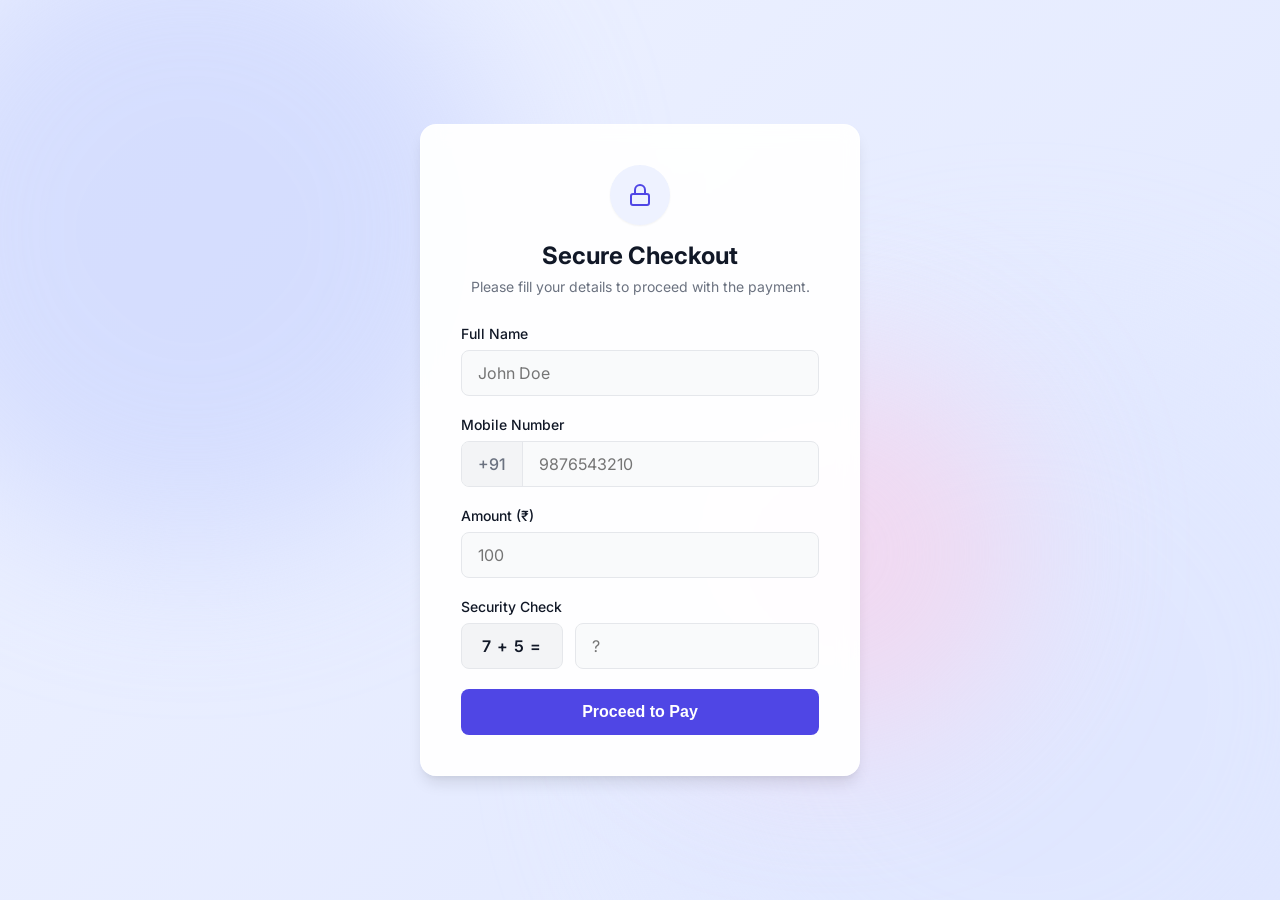
==== index.html @ 48a030b3 "Initial commit of payment collection website" ====
<!DOCTYPE html>
<html lang="en">
<head>
    <meta charset="UTF-8">
    <meta name="viewport" content="width=device-width, initial-scale=1.0">
    <title>Secure Payment</title>
    <!-- Basic SEO tags -->
    <meta name="description" content="Secure payment collection gateway.">
    <!-- Fonts -->
    <link href="https://fonts.googleapis.com/css2?family=Inter:wght@400;500;600;700&display=swap" rel="stylesheet">
    <link rel="stylesheet" href="assets/css/style.css">
    <!-- Favicon -->
    <link rel="icon" type="image/png" href="[data-uri]">
</head>
<body>
    <div class="background-shapes">
        <div class="shape shape-1"></div>
        <div class="shape shape-2"></div>
        <div class="shape shape-3"></div>
    </div>

    <div class="payment-container">
        <header class="payment-header">
            <div class="icon-container">
                <svg xmlns="http://www.w3.org/2000/svg" width="24" height="24" viewBox="0 0 24 24" fill="none" stroke="currentColor" stroke-width="2" stroke-linecap="round" stroke-linejoin="round"><rect x="3" y="11" width="18" height="11" rx="2" ry="2"></rect><path d="M7 11V7a5 5 0 0 1 10 0v4"></path></svg>
            </div>
            <h2>Secure Checkout</h2>
            <p>Please fill your details to proceed with the payment.</p>
        </header>

        <!-- Visible Form for User Input -->
        <form id="uiPaymentForm" class="payment-form">
            <div class="form-group">
                <label for="fullName">Full Name</label>
                <input type="text" id="fullName" placeholder="John Doe" required>
                <span class="error-message" id="nameError">Please enter your full name.</span>
            </div>

            <div class="form-group">
                <label for="mobileNumber">Mobile Number</label>
                <div class="input-with-prefix">
                    <span class="prefix">+91</span>
                    <input type="tel" id="mobileNumber" placeholder="9876543210" pattern="[0-9]{10}" maxlength="10" required>
                </div>
                <span class="error-message" id="mobileError">Please enter a valid 10-digit mobile number.</span>
            </div>

            <div class="form-group">
                <label for="amount">Amount (₹)</label>
                <input type="number" id="amount" placeholder="100" min="1" step="1" required>
                <span class="error-message" id="amountError">Minimum amount is ₹1.</span>
            </div>

            <div class="form-group captcha-group">
                <label>Security Check</label>
                <div class="captcha-container">
                    <span id="captchaQuestion" class="captcha-question">... + ... =</span>
                    <input type="number" id="captchaAnswer" placeholder="?" required>
                </div>
                <span class="error-message" id="captchaError">Incorrect answer. Please try again.</span>
            </div>

            <button type="submit" id="submitBtn" class="submit-btn">
                <span class="btn-text">Proceed to Pay</span>
                <span class="spinner" style="display: none;"></span>
            </button>
        </form>

        <!-- Hidden Form for PayU Submission -->
        <form action="https://test.payu.in/_payment" method="post" id="payuForm" style="display: none;">
            <input type="hidden" name="key" id="payu_key" value="" />
            <input type="hidden" name="txnid" id="payu_txnid" value="" />
            <input type="hidden" name="amount" id="payu_amount" value="" />
            <input type="hidden" name="productinfo" id="payu_productinfo" value="Payment Collection" />
            <input type="hidden" name="firstname" id="payu_firstname" value="" />
            <input type="hidden" name="email" id="payu_email" value="" />
            <input type="hidden" name="phone" id="payu_phone" value="" />
            <input type="hidden" name="surl" id="payu_surl" value="" />
            <input type="hidden" name="furl" id="payu_furl" value="" />
            <input type="hidden" name="hash" id="payu_hash" value="" />
        </form>
    </div>

    <!-- Instructions note for developers -->
    <!-- 
      SECURITY BEST PRACTICES:
      1. This implementation handles hashing on the client side strictly for demonstration and GitHub Pages compatibility.
      2. In a production environment, NEVER expose your `merchant key` or `salt` on the client side. 
         Hash generation MUST be done on a secure backend server.
      3. Use PayU testing environment details for safe testing.
    -->
    <script src="assets/js/script.js"></script>
</body>
</html>
---- assets/css/style.css ----
/* Base Reset & Variables */
:root {
    --primary: #4F46E5;
    --primary-hover: #4338CA;
    --bg-gradient-start: #EEF2FF;
    --bg-gradient-end: #E0E7FF;
    --card-bg: rgba(255, 255, 255, 0.95);
    --text-main: #111827;
    --text-muted: #6B7280;
    --border-color: #E5E7EB;
    --error: #DC2626;
    --success: #10B981;
    --shadow-sm: 0 1px 2px 0 rgba(0, 0, 0, 0.05);
    --shadow-md: 0 4px 6px -1px rgba(0, 0, 0, 0.1), 0 2px 4px -1px rgba(0, 0, 0, 0.06);
    --shadow-lg: 0 10px 15px -3px rgba(0, 0, 0, 0.1), 0 4px 6px -2px rgba(0, 0, 0, 0.05);
    --border-radius: 16px;
}

* {
    margin: 0;
    padding: 0;
    box-sizing: border-box;
}

body {
    font-family: 'Inter', sans-serif;
    background: linear-gradient(135deg, var(--bg-gradient-start) 0%, var(--bg-gradient-end) 100%);
    min-height: 100vh;
    display: flex;
    justify-content: center;
    align-items: center;
    color: var(--text-main);
    padding: 20px;
    position: relative;
    overflow-x: hidden;
}

/* Background Shapes Setup */
.background-shapes {
    position: absolute;
    top: 0; left: 0; right: 0; bottom: 0;
    overflow: hidden;
    z-index: -1;
}

.shape {
    position: absolute;
    filter: blur(80px);
    opacity: 0.6;
    border-radius: 50%;
}
.shape-1 {
    top: -10%; left: -10%;
    width: 50vw; height: 50vw;
    background: #c7d2fe;
    animation: drift1 20s infinite alternate;
}
.shape-2 {
    bottom: -20%; right: -10%;
    width: 60vw; height: 60vw;
    background: #e0e7ff;
    animation: drift2 25s infinite alternate;
}
.shape-3 {
    top: 40%; right: 20%;
    width: 30vw; height: 30vw;
    background: #fbcfe8;
    animation: drift3 15s infinite alternate;
}

@keyframes drift1 { 0% { transform: translate(0, 0) scale(1); } 100% { transform: translate(10%, 10%) scale(1.1); } }
@keyframes drift2 { 0% { transform: translate(0, 0) scale(1); } 100% { transform: translate(-10%, -10%) scale(1.05); } }
@keyframes drift3 { 0% { transform: translate(0, 0) scale(1.2); } 100% { transform: translate(15%, -15%) scale(0.9); } }

/* Main Container */
.payment-container {
    background: var(--card-bg);
    backdrop-filter: blur(10px);
    width: 100%;
    max-width: 440px;
    padding: 40px;
    border-radius: var(--border-radius);
    box-shadow: var(--shadow-lg);
    border: 1px solid rgba(255, 255, 255, 0.5);
    animation: slideUp 0.5s ease-out forwards;
}

@keyframes slideUp {
    from { opacity: 0; transform: translateY(20px); }
    to { opacity: 1; transform: translateY(0); }
}

.payment-header {
    text-align: center;
    margin-bottom: 30px;
}

.icon-container {
    background: #EEF2FF;
    color: var(--primary);
    width: 60px;
    height: 60px;
    border-radius: 50%;
    display: flex;
    justify-content: center;
    align-items: center;
    margin: 0 auto 16px;
    box-shadow: var(--shadow-sm);
}

.payment-header h2 {
    font-size: 24px;
    font-weight: 700;
    margin-bottom: 8px;
}

.payment-header p {
    color: var(--text-muted);
    font-size: 14px;
}

/* Form Styles */
.form-group {
    margin-bottom: 20px;
    position: relative;
}

label {
    display: block;
    font-size: 14px;
    font-weight: 500;
    margin-bottom: 8px;
    color: var(--text-main);
}

input[type="text"],
input[type="tel"],
input[type="number"] {
    width: 100%;
    padding: 12px 16px;
    border: 1px solid var(--border-color);
    border-radius: 8px;
    font-size: 16px;
    font-family: inherit;
    transition: all 0.2s ease;
    background-color: #f9fafb;
}

input:focus {
    outline: none;
    border-color: var(--primary);
    background-color: #fff;
    box-shadow: 0 0 0 3px rgba(79, 70, 229, 0.1);
}

.input-with-prefix {
    display: flex;
    align-items: center;
    border: 1px solid var(--border-color);
    border-radius: 8px;
    background-color: #f9fafb;
    overflow: hidden;
    transition: all 0.2s ease;
}
.input-with-prefix:focus-within {
    border-color: var(--primary);
    background-color: #fff;
    box-shadow: 0 0 0 3px rgba(79, 70, 229, 0.1);
}
.prefix {
    padding: 12px 16px;
    background-color: #f3f4f6;
    color: var(--text-muted);
    font-size: 16px;
    border-right: 1px solid var(--border-color);
    font-weight: 500;
}
.input-with-prefix input {
    border: none;
    border-radius: 0;
    background: transparent;
}
.input-with-prefix input:focus {
    box-shadow: none;
}

/* Captcha Field */
.captcha-container {
    display: flex;
    gap: 12px;
    align-items: center;
}
.captcha-question {
    background: #f3f4f6;
    padding: 12px 20px;
    border-radius: 8px;
    font-weight: 600;
    font-size: 16px;
    letter-spacing: 1px;
    border: 1px solid var(--border-color);
    user-select: none;
}
#captchaAnswer {
    flex: 1;
}

.error-message {
    color: var(--error);
    font-size: 12px;
    margin-top: 6px;
    display: none;
}
.form-group.has-error input, .form-group.has-error .input-with-prefix {
    border-color: var(--error);
}
.form-group.has-error .error-message {
    display: block;
}

/* Submit Button */
.submit-btn {
    width: 100%;
    padding: 14px;
    background-color: var(--primary);
    color: white;
    border: none;
    border-radius: 8px;
    font-size: 16px;
    font-weight: 600;
    cursor: pointer;
    transition: background-color 0.2s, transform 0.1s;
    display: flex;
    justify-content: center;
    align-items: center;
    margin-top: 10px;
}
.submit-btn:hover {
    background-color: var(--primary-hover);
}
.submit-btn:active {
    transform: scale(0.98);
}
.submit-btn:disabled {
    background-color: #9CA3AF;
    cursor: not-allowed;
    transform: none;
}

/* Loading Spinner */
.spinner {
    width: 20px;
    height: 20px;
    border: 3px solid rgba(255,255,255,0.3);
    border-radius: 50%;
    border-top-color: white;
    animation: spin 1s ease-in-out infinite;
    margin-left: 10px;
}
@keyframes spin {
    to { transform: rotate(360deg); }
}

/* Result Pages */
.result-page {
    text-align: center;
}
.result-card {
    background: var(--card-bg);
    padding: 40px;
    border-radius: var(--border-radius);
    box-shadow: var(--shadow-lg);
    max-width: 440px;
    width: 100%;
    animation: scaleIn 0.4s cubic-bezier(0.175, 0.885, 0.32, 1.275) forwards;
}
@keyframes scaleIn {
    from { transform: scale(0.9); opacity: 0; }
    to { transform: scale(1); opacity: 1; }
}
.result-icon {
    margin-bottom: 24px;
    display: inline-flex;
}
.result-card h1 {
    font-size: 24px;
    margin-bottom: 12px;
}
.result-card p {
    color: var(--text-muted);
    line-height: 1.5;
    margin-bottom: 30px;
}

.btn {
    display: inline-block;
    padding: 12px 24px;
    border-radius: 8px;
    font-weight: 500;
    text-decoration: none;
    transition: all 0.2s;
}
.btn-outline {
    border: 1px solid var(--border-color);
    color: var(--text-main);
}
.btn-outline:hover {
    background: #f9fafb;
}
.btn-primary {
    background: var(--primary);
    color: white;
}
.btn-primary:hover {
    background: var(--primary-hover);
}

.transaction-details {
    background: #f9fafb;
    border: 1px solid var(--border-color);
    border-radius: 8px;
    padding: 16px;
    margin-bottom: 30px;
    text-align: left;
}
.detail-row {
    display: flex;
    justify-content: space-between;
    padding: 8px 0;
    border-bottom: 1px solid #e5e7eb;
}
.detail-row:last-child {
    border-bottom: none;
}
.detail-label {
    color: var(--text-muted);
    font-size: 14px;
}
.detail-value {
    font-weight: 600;
    font-size: 14px;
}

/* Responsive */
@media (max-width: 480px) {
    .payment-container, .result-card {
        padding: 30px 20px;
    }
}
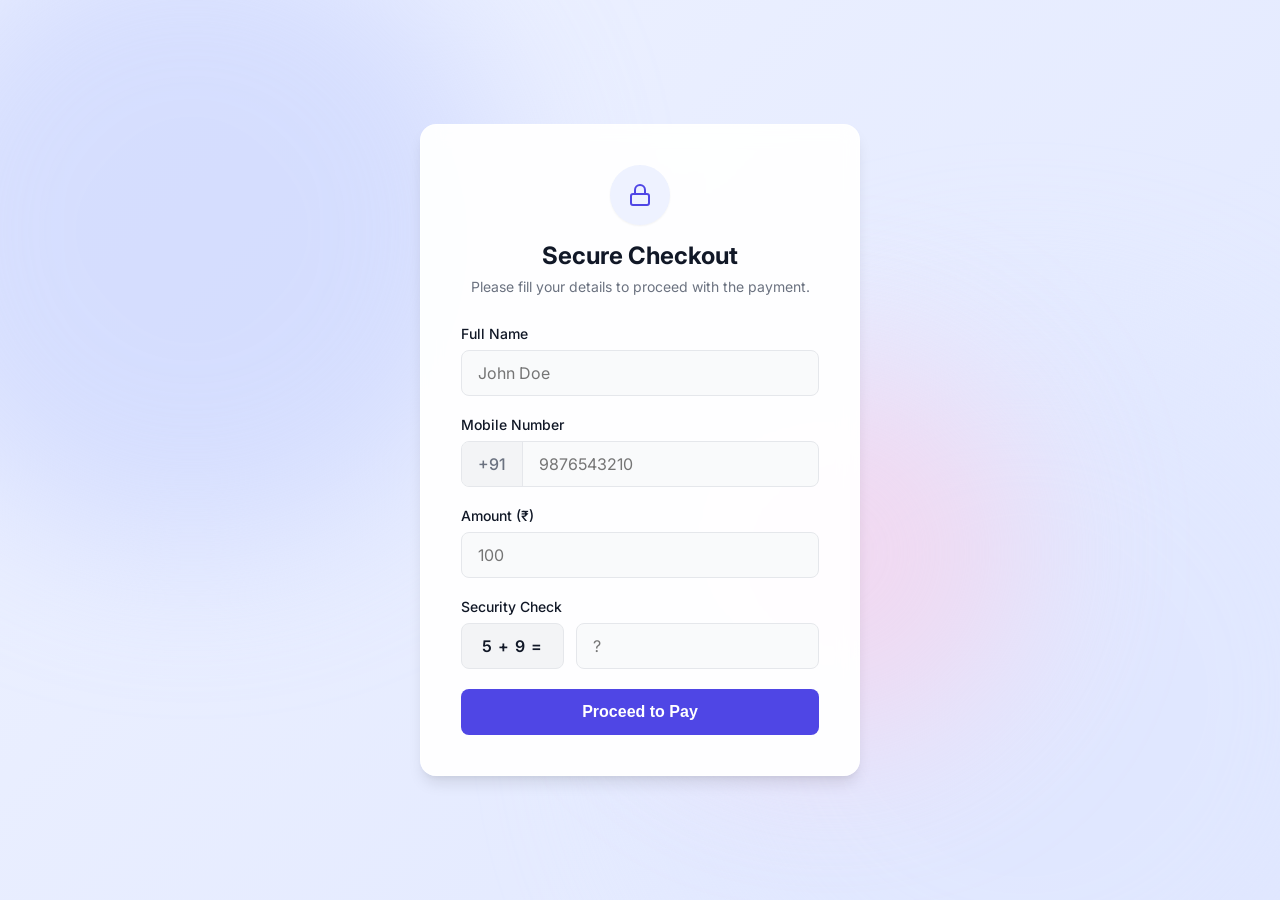
==== commit 9a0b5305: "Switch PayU action URL from test to secure (production)" ====
--- a/index.html
+++ b/index.html
@@ -1,5 +1,6 @@
 <!DOCTYPE html>
 <html lang="en">
+
 <head>
     <meta charset="UTF-8">
     <meta name="viewport" content="width=device-width, initial-scale=1.0">
@@ -12,6 +13,7 @@
     <!-- Favicon -->
     <link rel="icon" type="image/png" href="[data-uri]">
 </head>
+
 <body>
     <div class="background-shapes">
         <div class="shape shape-1"></div>
@@ -22,7 +24,11 @@
     <div class="payment-container">
         <header class="payment-header">
             <div class="icon-container">
-                <svg xmlns="http://www.w3.org/2000/svg" width="24" height="24" viewBox="0 0 24 24" fill="none" stroke="currentColor" stroke-width="2" stroke-linecap="round" stroke-linejoin="round"><rect x="3" y="11" width="18" height="11" rx="2" ry="2"></rect><path d="M7 11V7a5 5 0 0 1 10 0v4"></path></svg>
+                <svg xmlns="http://www.w3.org/2000/svg" width="24" height="24" viewBox="0 0 24 24" fill="none"
+                    stroke="currentColor" stroke-width="2" stroke-linecap="round" stroke-linejoin="round">
+                    <rect x="3" y="11" width="18" height="11" rx="2" ry="2"></rect>
+                    <path d="M7 11V7a5 5 0 0 1 10 0v4"></path>
+                </svg>
             </div>
             <h2>Secure Checkout</h2>
             <p>Please fill your details to proceed with the payment.</p>
@@ -40,7 +46,8 @@
                 <label for="mobileNumber">Mobile Number</label>
                 <div class="input-with-prefix">
                     <span class="prefix">+91</span>
-                    <input type="tel" id="mobileNumber" placeholder="9876543210" pattern="[0-9]{10}" maxlength="10" required>
+                    <input type="tel" id="mobileNumber" placeholder="9876543210" pattern="[0-9]{10}" maxlength="10"
+                        required>
                 </div>
                 <span class="error-message" id="mobileError">Please enter a valid 10-digit mobile number.</span>
             </div>
@@ -67,7 +74,7 @@
         </form>
 
         <!-- Hidden Form for PayU Submission -->
-        <form action="https://test.payu.in/_payment" method="post" id="payuForm" style="display: none;">
+        <form action="https://secure.payu.in/_payment" method="post" id="payuForm" style="display: none;">
             <input type="hidden" name="key" id="payu_key" value="" />
             <input type="hidden" name="txnid" id="payu_txnid" value="" />
             <input type="hidden" name="amount" id="payu_amount" value="" />
@@ -91,4 +98,5 @@
     -->
     <script src="assets/js/script.js"></script>
 </body>
-</html>
+
+</html>
